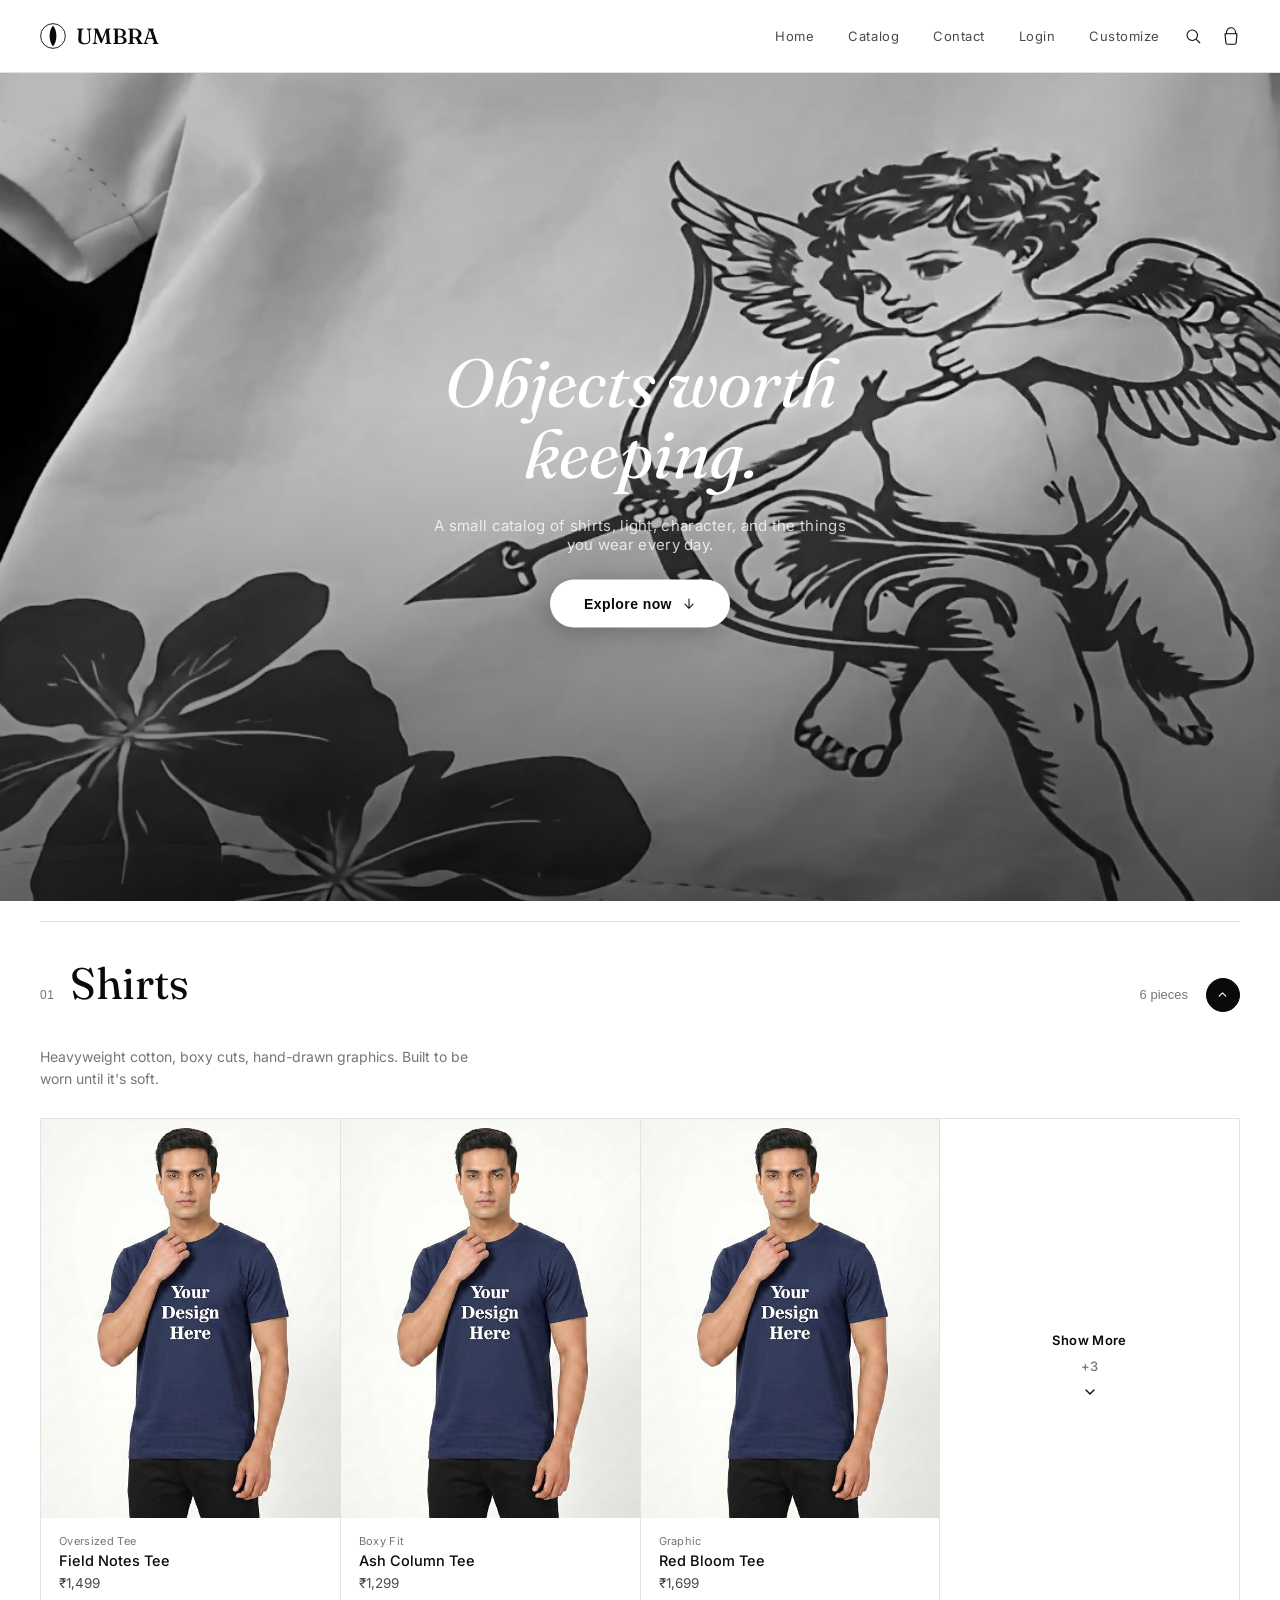
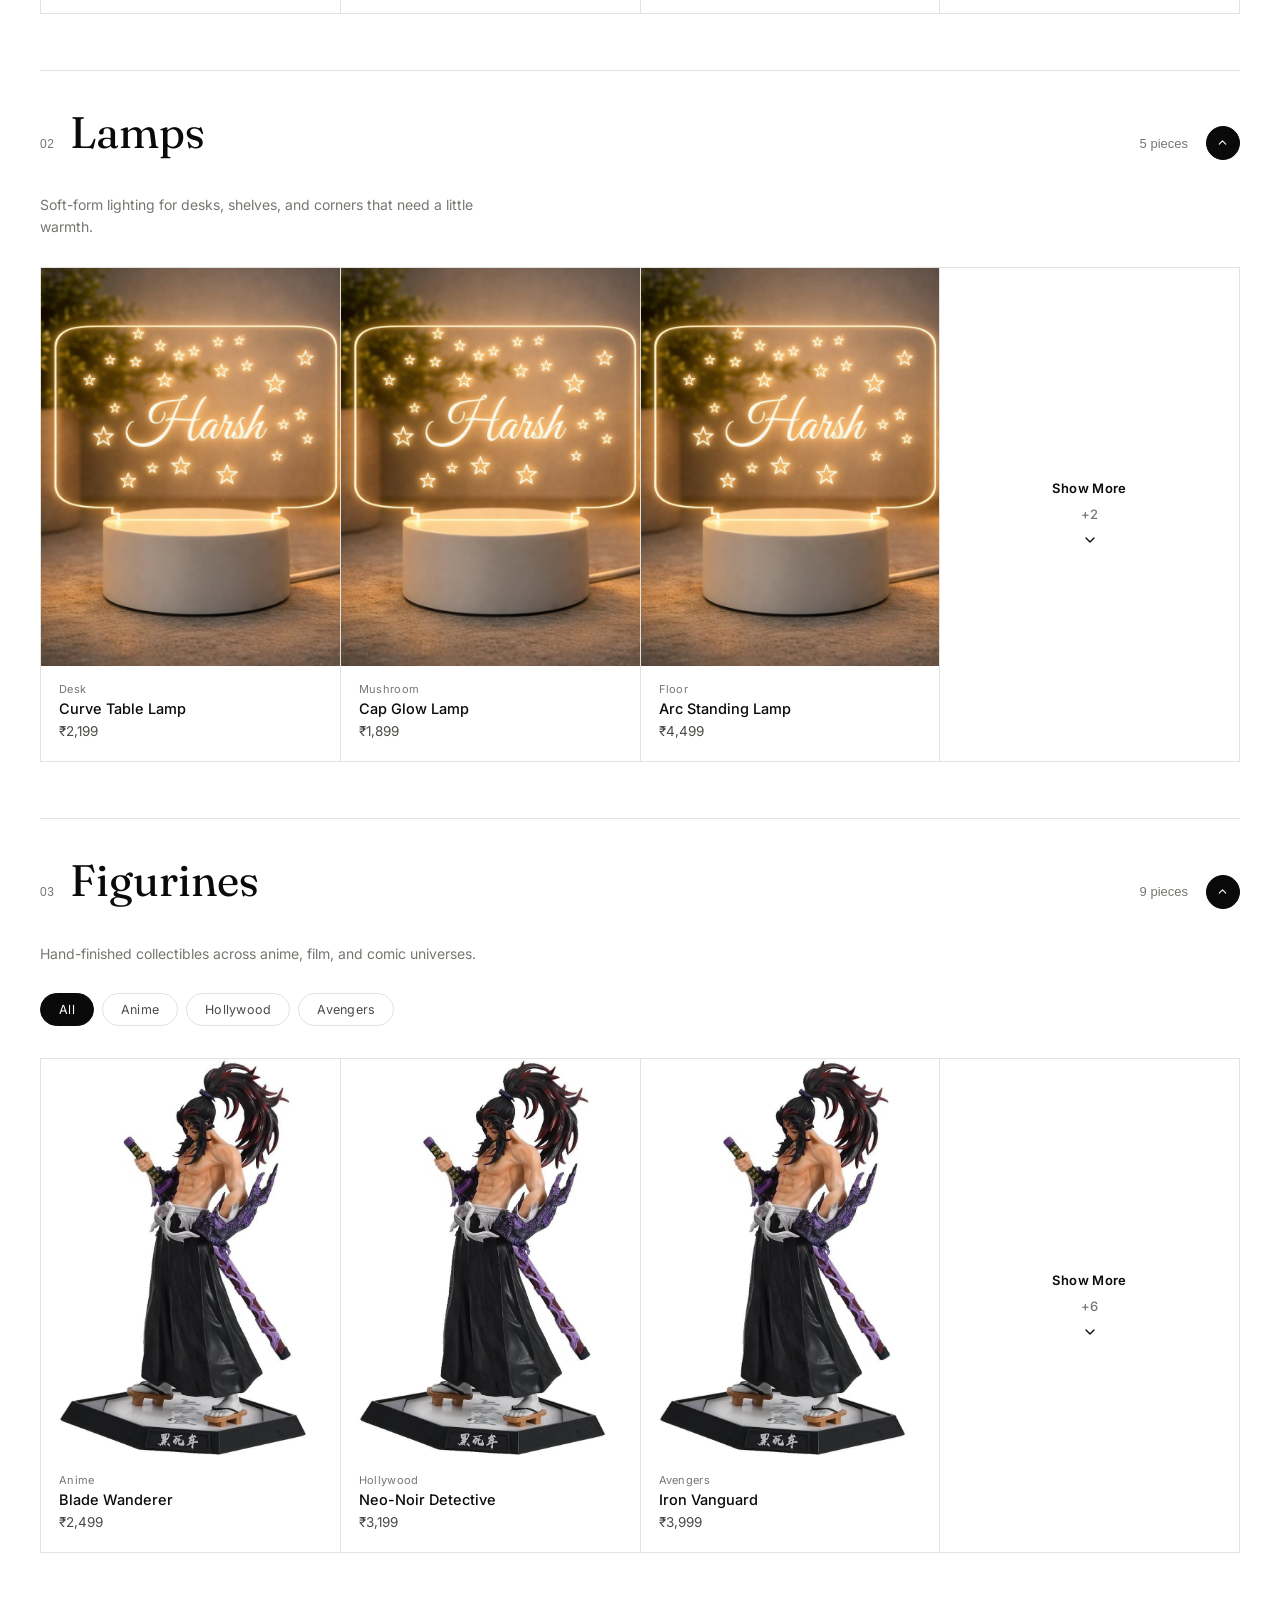
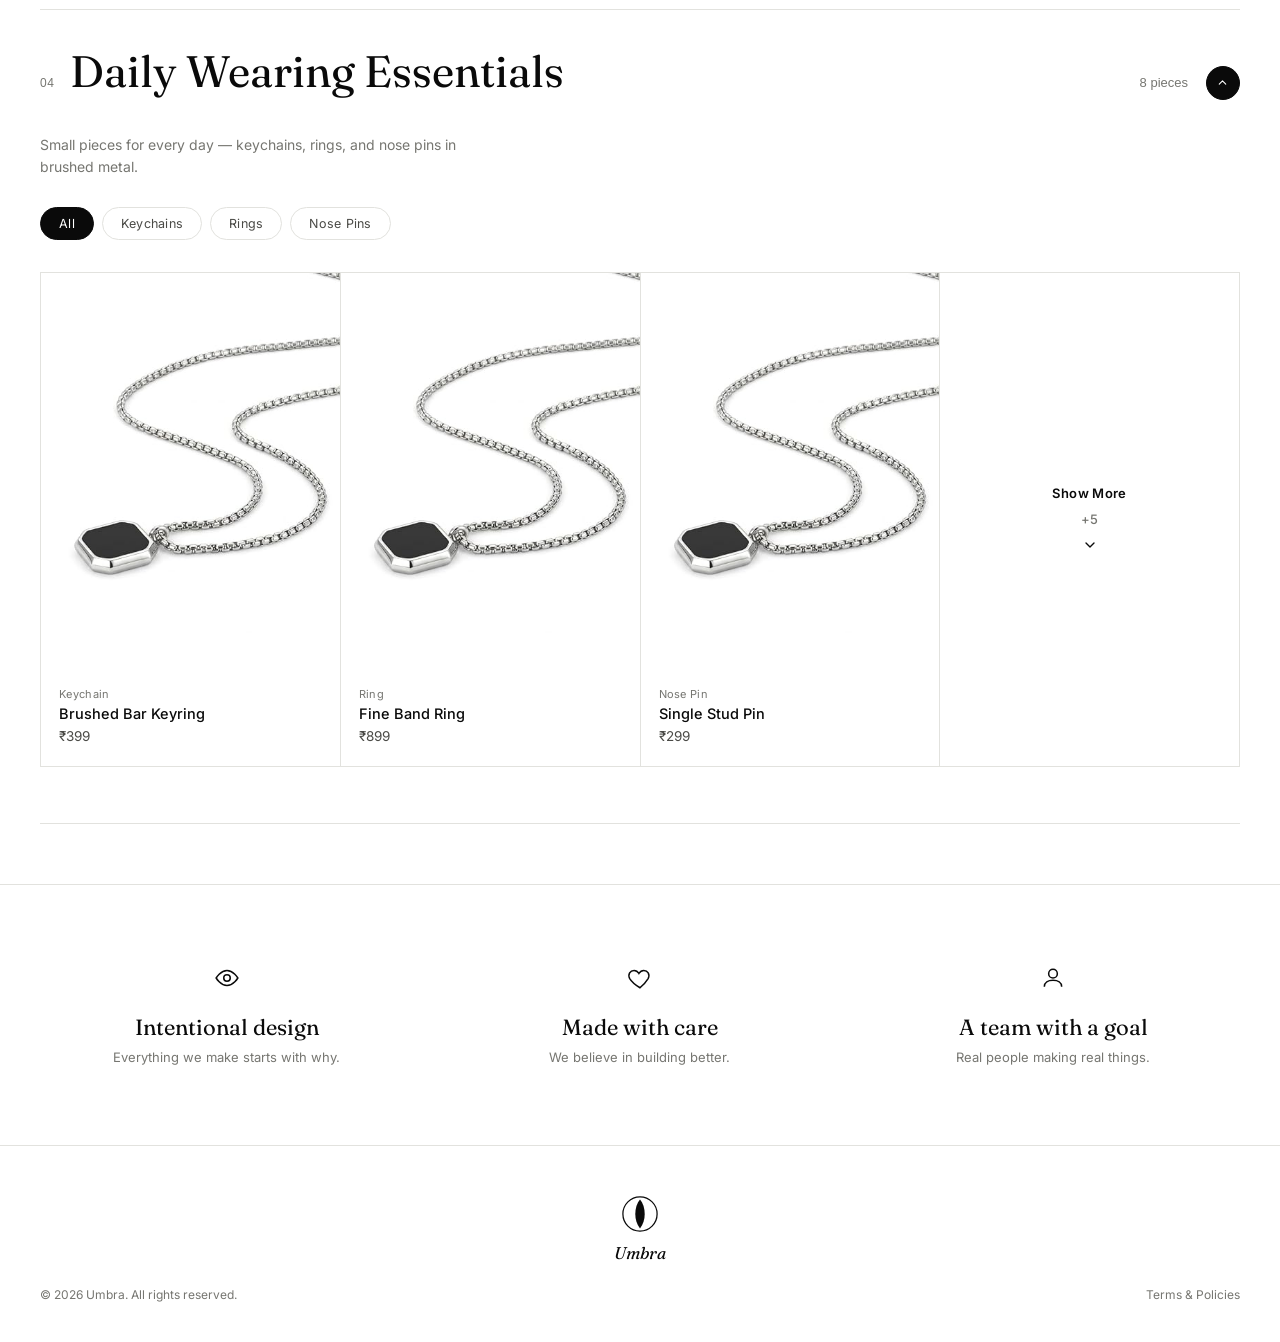
==== catalog.html @ f9c09f33 "Template" ====
<!DOCTYPE html>
<html lang="en">
<head>
<meta charset="UTF-8">
<meta name="viewport" content="width=device-width, initial-scale=1.0">
<title>UMBRA — Catalog</title>
<link rel="preconnect" href="https://fonts.googleapis.com">
<link href="https://fonts.googleapis.com/css2?family=Fraunces:ital,opsz,wght@0,9..144,300;0,9..144,400;0,9..144,500;1,9..144,400&family=Inter:wght@400;500;600&display=swap" rel="stylesheet">
<link rel="stylesheet" href="CSS/catalog.css">
</head>
<body>

<nav class="nav">
  <div class="brand">
    <svg class="brand-mark" viewBox="0 0 40 40" fill="none" xmlns="http://www.w3.org/2000/svg">
      <circle cx="20" cy="20" r="19" stroke="#0a0a0a" stroke-width="1.4"/>
      <path d="M20 4 C13 12 13 28 20 36 C27 28 27 12 20 4Z" fill="#0a0a0a"/>
    </svg>
    UMBRA
  </div>
  <button class="nav-toggle" id="navToggle" aria-label="Toggle menu">
    <svg viewBox="0 0 24 24" fill="none"><path d="M3 6h18M3 12h18M3 18h18" stroke="#0a0a0a" stroke-width="1.6" stroke-linecap="round"/></svg>
  </button>
  <div class="nav-links" id="navLinks">
    <a href="index.html">Home</a>
    <a href="catalog.html">Catalog</a>
    <a href="contact.html">Contact</a>
    <a href="login.html">Login</a>
    <a href="customize.html">Customize</a>
  </div>
  <div class="nav-icons">
    <svg viewBox="0 0 24 24" fill="none"><circle cx="11" cy="11" r="7" stroke-width="1.5"/><path d="M21 21l-4.3-4.3" stroke-width="1.5" stroke-linecap="round"/></svg>
    <svg viewBox="0 0 24 24" fill="none"><path d="M6 9V7a6 6 0 1112 0v2M4 9h16l-1.2 12.1a2 2 0 01-2 1.9H7.2a2 2 0 01-2-1.9L4 9z" stroke-width="1.5" stroke-linejoin="round"/></svg>
  </div>
</nav>

<div class="hero" id="top">
  <video autoplay muted loop playsinline poster="media/video/catalog_poster.jpeg" class="hero-slideshow" id="heroSlideshow">
    <source src="media/video/catalog_video.mp4" type="video/webm">
    <source src="media/video/catalog_video.mp4" type="video/mp4">
    <!-- Replace the two <source> URLs above with your own hero footage -->
  </video>
  <div class="hero-content">
    <div class="hero-eyebrow">Objects worth<br>keeping.</div>
    <p class="hero-sub">A small catalog of shirts, light, character, and the things you wear every day.</p>
    <button class="explore-btn" id="exploreBtn">
      Explore now
      <svg viewBox="0 0 24 24" fill="none"><path d="M12 4v16M5 13l7 7 7-7" stroke="#0a0a0a" stroke-width="1.8" stroke-linecap="round" stroke-linejoin="round"/></svg>
    </button>
  </div>
</div>

<main class="catalog" id="catalog">

  <!-- SHIRTS -->
  <section class="cat-section" data-section>
    <button class="cat-header" aria-expanded="false">
      <div class="cat-header-left">
        <span class="cat-index">01</span>
        <span class="cat-title">Shirts</span>
      </div>
      <div class="cat-header-right">
        <span class="cat-count">6 pieces</span>
        <span class="chevron"><svg viewBox="0 0 24 24" fill="none"><path d="M6 9l6 6 6-6" stroke-width="2" stroke-linecap="round" stroke-linejoin="round"/></svg></span>
      </div>
    </button>
    <div class="cat-panel">
      <div class="cat-panel-inner">
        <p class="cat-desc">Heavyweight cotton, boxy cuts, hand-drawn graphics. Built to be worn until it's soft.</p>
        <div class="grid" data-grid>
          <div class="card"><div class="card-img"><img src="media/images/shirts/temp.jpg" alt="Shirt 01"></div><div class="card-info"><span class="card-tag">Oversized Tee</span><span class="card-name">Field Notes Tee</span><span class="card-price">₹1,499</span></div></div>
          <div class="card"><div class="card-img"><img src="media/images/shirts/temp.jpg" alt="Shirt 02"></div><div class="card-info"><span class="card-tag">Boxy Fit</span><span class="card-name">Ash Column Tee</span><span class="card-price">₹1,299</span></div></div>
          <div class="card"><div class="card-img"><img src="media/images/shirts/temp.jpg" alt="Shirt 03"></div><div class="card-info"><span class="card-tag">Graphic</span><span class="card-name">Red Bloom Tee</span><span class="card-price">₹1,699</span></div></div>

          <div class="card show-more-card" data-showmore>
            <button class="show-more-btn">
              <span>Show More</span>
              <span class="show-more-count">+3</span>
              <svg viewBox="0 0 24 24" fill="none"><path d="M6 9l6 6 6-6" stroke-width="2" stroke-linecap="round" stroke-linejoin="round"/></svg>
            </button>
          </div>

          <div class="card extra"><div class="card-img"><img src="media/images/shirts/temp.jpg" alt="Shirt 04"></div><div class="card-info"><span class="card-tag">Minimal</span><span class="card-name">Quiet Script Tee</span><span class="card-price">₹1,199</span></div></div>
          <div class="card extra"><div class="card-img"><img src="media/images/shirts/temp.jpg" alt="Shirt 05"></div><div class="card-info"><span class="card-tag">Heavyweight</span><span class="card-name">Slate Overtee</span><span class="card-price">₹1,899</span></div></div>
          <div class="card extra"><div class="card-img"><img src="media/images/shirts/temp.jpg" alt="Shirt 06"></div><div class="card-info"><span class="card-tag">Long Sleeve</span><span class="card-name">Night Walk Tee</span><span class="card-price">₹1,599</span></div></div>
        </div>
      </div>
    </div>
  </section>

  <!-- LAMPS -->
  <section class="cat-section" data-section>
    <button class="cat-header" aria-expanded="false">
      <div class="cat-header-left">
        <span class="cat-index">02</span>
        <span class="cat-title">Lamps</span>
      </div>
      <div class="cat-header-right">
        <span class="cat-count">5 pieces</span>
        <span class="chevron"><svg viewBox="0 0 24 24" fill="none"><path d="M6 9l6 6 6-6" stroke-width="2" stroke-linecap="round" stroke-linejoin="round"/></svg></span>
      </div>
    </button>
    <div class="cat-panel">
      <div class="cat-panel-inner">
        <p class="cat-desc">Soft-form lighting for desks, shelves, and corners that need a little warmth.</p>
        <div class="grid" data-grid>
          <div class="card"><div class="card-img"><img src="media/images/lamps/HARSH_LAMP.jpg" alt="Lamp 01"></div><div class="card-info"><span class="card-tag">Desk</span><span class="card-name">Curve Table Lamp</span><span class="card-price">₹2,199</span></div></div>
          <div class="card"><div class="card-img"><img src="media/images/lamps/HARSH_LAMP.jpg" alt="Lamp 02"></div><div class="card-info"><span class="card-tag">Mushroom</span><span class="card-name">Cap Glow Lamp</span><span class="card-price">₹1,899</span></div></div>
          <div class="card"><div class="card-img"><img src="media/images/lamps/HARSH_LAMP.jpg" alt="Lamp 03"></div><div class="card-info"><span class="card-tag">Floor</span><span class="card-name">Arc Standing Lamp</span><span class="card-price">₹4,499</span></div></div>

          <div class="card show-more-card" data-showmore>
            <button class="show-more-btn">
              <span>Show More</span>
              <span class="show-more-count">+2</span>
              <svg viewBox="0 0 24 24" fill="none"><path d="M6 9l6 6 6-6" stroke-width="2" stroke-linecap="round" stroke-linejoin="round"/></svg>
            </button>
          </div>

          <div class="card extra"><div class="card-img"><img src="media/images/lamps/HARSH_LAMP.jpg" alt="Lamp 04"></div><div class="card-info"><span class="card-tag">Ambient</span><span class="card-name">Paper Globe Lamp</span><span class="card-price">₹1,599</span></div></div>
          <div class="card extra"><div class="card-img"><img src="media/images/lamps/HARSH_LAMP.jpg" alt="Lamp 05"></div><div class="card-info"><span class="card-tag">Clip-on</span><span class="card-name">Shelf Beam Lamp</span><span class="card-price">₹1,299</span></div></div>
        </div>
      </div>
    </div>
  </section>

  <!-- FIGURINES -->
  <section class="cat-section" data-section>
    <button class="cat-header" aria-expanded="false">
      <div class="cat-header-left">
        <span class="cat-index">03</span>
        <span class="cat-title">Figurines</span>
      </div>
      <div class="cat-header-right">
        <span class="cat-count">9 pieces</span>
        <span class="chevron"><svg viewBox="0 0 24 24" fill="none"><path d="M6 9l6 6 6-6" stroke-width="2" stroke-linecap="round" stroke-linejoin="round"/></svg></span>
      </div>
    </button>
    <div class="cat-panel">
      <div class="cat-panel-inner">
        <p class="cat-desc">Hand-finished collectibles across anime, film, and comic universes.</p>
        <div class="subcats" data-subcats>
          <span class="subcat-pill active" data-filter="all">All</span>
          <span class="subcat-pill" data-filter="anime">Anime</span>
          <span class="subcat-pill" data-filter="hollywood">Hollywood</span>
          <span class="subcat-pill" data-filter="avenger">Avengers</span>
        </div>
        <div class="grid" data-grid>
          <div class="card" data-sub="anime"><div class="card-img"><img src="media/images/figurines/kokoshibo.jpg" alt="Figurine 01"></div><div class="card-info"><span class="card-tag">Anime</span><span class="card-name">Blade Wanderer</span><span class="card-price">₹2,499</span></div></div>
          <div class="card" data-sub="hollywood"><div class="card-img"><img src="media/images/figurines/kokoshibo.jpg" alt="Figurine 04"></div><div class="card-info"><span class="card-tag">Hollywood</span><span class="card-name">Neo-Noir Detective</span><span class="card-price">₹3,199</span></div></div>
          <div class="card" data-sub="avenger"><div class="card-img"><img src="media/images/figurines/kokoshibo.jpg" alt="Figurine 07"></div><div class="card-info"><span class="card-tag">Avengers</span><span class="card-name">Iron Vanguard</span><span class="card-price">₹3,999</span></div></div>

          <div class="card show-more-card" data-showmore>
            <button class="show-more-btn">
              <span>Show More</span>
              <span class="show-more-count">+6</span>
              <svg viewBox="0 0 24 24" fill="none"><path d="M6 9l6 6 6-6" stroke-width="2" stroke-linecap="round" stroke-linejoin="round"/></svg>
            </button>
          </div>

          <div class="card extra" data-sub="anime"><div class="card-img"><img src="media/images/figurines/kokoshibo.jpg" alt="Figurine 02"></div><div class="card-info"><span class="card-tag">Anime</span><span class="card-name">Storm Fist Nendo</span><span class="card-price">₹1,999</span></div></div>
          <div class="card extra" data-sub="anime"><div class="card-img"><img src="media/images/figurines/kokoshibo.jpg" alt="Figurine 03"></div><div class="card-info"><span class="card-tag">Anime</span><span class="card-name">Moonlit Ronin</span><span class="card-price">₹2,799</span></div></div>
          <div class="card extra" data-sub="hollywood"><div class="card-img"><img src="media/images/figurines/kokoshibo.jpg" alt="Figurine 05"></div><div class="card-info"><span class="card-tag">Hollywood</span><span class="card-name">Space Marshal</span><span class="card-price">₹3,499</span></div></div>
          <div class="card extra" data-sub="hollywood"><div class="card-img"><img src="media/images/figurines/kokoshibo.jpg" alt="Figurine 06"></div><div class="card-info"><span class="card-tag">Hollywood</span><span class="card-name">Rogue Archaeologist</span><span class="card-price">₹2,999</span></div></div>
          <div class="card extra" data-sub="avenger"><div class="card-img"><img src="media/images/figurines/kokoshibo.jpg" alt="Figurine 08"></div><div class="card-info"><span class="card-tag">Avengers</span><span class="card-name">Thunder Sentinel</span><span class="card-price">₹3,799</span></div></div>
          <!-- <div class="card extra" data-sub="avenger"><div class="card-img"><img src="media/images/figurines/kokoshibo.jpg" alt("Figurine 09"></div><div class("card-info"><span class("card-tag">Avengers</span><span class("card-name">Shield Captain</span><span class("card-price">₹3,599</span></div></ div> -->
        </div>
      </div>
    </div>
  </section>

  <!-- DAILY WEARING ESSENTIALS -->
  <section class="cat-section" data-section>
    <button class="cat-header" aria-expanded="false">
      <div class="cat-header-left">
        <span class="cat-index">04</span>
        <span class="cat-title">Daily Wearing Essentials</span>
      </div>
      <div class="cat-header-right">
        <span class="cat-count">8 pieces</span>
        <span class="chevron"><svg viewBox="0 0 24 24" fill="none"><path d="M6 9l6 6 6-6" stroke-width="2" stroke-linecap="round" stroke-linejoin="round"/></svg></span>
      </div>
    </button>
    <div class="cat-panel">
      <div class="cat-panel-inner">
        <p class="cat-desc">Small pieces for every day — keychains, rings, and nose pins in brushed metal.</p>
        <div class="subcats" data-subcats>
          <span class="subcat-pill active" data-filter="all">All</span>
          <span class="subcat-pill" data-filter="keychain">Keychains</span>
          <span class="subcat-pill" data-filter="ring">Rings</span>
          <span class="subcat-pill" data-filter="nosepin">Nose Pins</span>
        </div>
        <div class="grid" data-grid>
          <div class="card" data-sub="keychain"><div class="card-img"><img src="media/images/DEW/chain.jpg" alt="DWE 01"></div><div class="card-info"><span class="card-tag">Keychain</span><span class="card-name">Brushed Bar Keyring</span><span class="card-price">₹399</span></div></div>
          <div class="card" data-sub="ring"><div class="card-img"><img src="media/images/DEW/chain.jpg" alt="DWE 03"></div><div class="card-info"><span class="card-tag">Ring</span><span class="card-name">Fine Band Ring</span><span class="card-price">₹899</span></div></div>
          <div class="card" data-sub="nosepin"><div class="card-img"><img src="media/images/DEW/chain.jpg" alt="DWE 06"></div><div class="card-info"><span class="card-tag">Nose Pin</span><span class="card-name">Single Stud Pin</span><span class="card-price">₹299</span></div></div>

          <div class="card show-more-card" data-showmore>
            <button class="show-more-btn">
              <span>Show More</span>
              <span class="show-more-count">+5</span>
              <svg viewBox="0 0 24 24" fill="none"><path d="M6 9l6 6 6-6" stroke-width="2" stroke-linecap="round" stroke-linejoin="round"/></svg>
            </button>
          </div>

          <div class="card extra" data-sub="keychain"><div class="card-img"><img src="media/images/DEW/chain.jpg" alt="DWE 02"></div><div class="card-info"><span class="card-tag">Keychain</span><span class="card-name">Twin Flame Fob</span><span class="card-price">₹349</span></div></div>
          <div class="card extra" data-sub="ring"><div class="card-img"><img src="media/images/DEW/chain.jpg" alt="DWE 04"></div><div class="card-info"><span class="card-tag">Ring</span><span class="card-name">Stacked Signet Ring</span><span class="card-price">₹1,099</span></div></div>
          <div class="card extra" data-sub="ring"><div class="card-img"><img src="media/images/DEW/chain.jpg" alt="DWE 05"></div><div class="card-info"><span class="card-tag">Ring</span><span class="card-name">Matte Steel Ring</span><span class="card-price">₹799</span></div></div>
          <div class="card extra" data-sub="nosepin"><div class="card-img"><img src="media/images/DEW/chain.jpg" alt="DWE 07"></div><div class="card-info"><span class="card-tag">Nose Pin</span><span class="card-name">Twist Wire Pin</span><span class="card-price">₹329</span></div></div>
          <div class="card extra" data-sub="keychain"><div class="card-img"><img src="media/images/DEW/chain.jpg" alt="DWE 08"></div><div class="card-info"><span class="card-tag">Keychain</span><span class="card-name">Coin Drop Keyring</span><span class="card-price">₹449</span></div></div>
        </div>
      </div>
    </div>
  </section>

</main>

<div class="features">
  <div class="feature">
    <svg viewBox="0 0 24 24" fill="none"><path d="M2 12s4-7 10-7 10 7 10 7-4 7-10 7-10-7-10-7z" stroke-width="1.4"/><circle cx="12" cy="12" r="3" stroke-width="1.4"/></svg>
    <h3>Intentional design</h3>
    <p>Everything we make starts with why.</p>
  </div>
  <div class="feature">
    <svg viewBox="0 0 24 24" fill="none"><path d="M12 21s-7-4.35-9.5-8.5C.5 8.5 3 5 6.5 5c2 0 3.5 1.2 4.5 2.8C12 6.2 13.5 5 15.5 5 19 5 21.5 8.5 19.5 12.5 17 16.65 12 21 12 21z" stroke-width="1.4"/></svg>
    <h3>Made with care</h3>
    <p>We believe in building better.</p>
  </div>
  <div class="feature" id="contact">
    <svg viewBox="0 0 24 24" fill="none"><circle cx="12" cy="8" r="4" stroke-width="1.4"/><path d="M4 20c0-4 3.5-6 8-6s8 2 8 6" stroke-width="1.4"/></svg>
    <h3>A team with a goal</h3>
    <p>Real people making real things.</p>
  </div>
</div>

<footer>
  <div class="foot-mark">
    <svg viewBox="0 0 40 40" fill="none"><circle cx="20" cy="20" r="19" stroke="#0a0a0a" stroke-width="1.4"/><path d="M20 4 C13 12 13 28 20 36 C27 28 27 12 20 4Z" fill="#0a0a0a"/></svg>
    <span>Umbra</span>
  </div>
  <div class="foot-bottom">
    <span>© 2026 Umbra. All rights reserved.</span>
    <span>Terms &amp; Policies</span>
  </div>
</footer>

<script src="JS/catalog.js"></script>
</body>
</html>
---- CSS/catalog.css ----
:root {
  --ink: #0a0a0a;
  --paper: #ffffff;
  --line: #e2e2de;
  --grey: #767671;
  --grey-dark: #4a4a46;
}

* {
  margin: 0;
  padding: 0;
  box-sizing: border-box;
}
html {
  scroll-behavior: smooth;
}
body {
  background: var(--paper);
  color: var(--ink);
  font-family: "Inter", sans-serif;
  -webkit-font-smoothing: antialiased;
}
a {
  color: inherit;
  text-decoration: none;
}
img {
  display: block;
  max-width: 100%;
}

/* ---------- NAV ---------- */
.nav {
  position: sticky;
  top: 0;
  z-index: 50;
  display: flex;
  align-items: center;
  justify-content: space-between;
  padding: 22px 40px;
  background: rgba(255, 255, 255, 0.88);
  backdrop-filter: blur(10px);
  border-bottom: 1px solid var(--line);
}
.nav-links {
  display: flex;
  gap: 34px;
  font-size: 13px;
  letter-spacing: 0.04em;
  margin-left: auto; /* ADD THIS LINE */
  margin-right: 24px; /* ADD THIS LINE — spacing before the search/cart icons */
}
.nav-links a {
  color: var(--grey-dark);
  transition: color 0.25s;
}
.nav-links a:hover {
  color: var(--ink);
}
.brand {
  font-family: "Fraunces", serif;
  font-size: 22px;
  font-weight: 500;
  display: flex;
  align-items: center;
  gap: 10px;
}
.brand-mark {
  width: 26px;
  height: 26px;
  flex-shrink: 0;
}
.nav-icons {
  display: flex;
  gap: 20px;
  align-items: center;
}
.nav-icons svg {
  width: 18px;
  height: 18px;
  stroke: var(--ink);
  cursor: pointer;
}
.nav-toggle {
  display: none;
  background: none;
  border: 0;
  cursor: pointer;
}
.nav-toggle svg {
  width: 22px;
  height: 22px;
}

@media (max-width: 760px) {
  .nav-links {
    position: fixed;
    top: 69px;
    left: 16px;
    width: 200px; /* CHANGED — fixed width instead of full-bleed */
    right: auto; /* CHANGED — removes edge-to-edge stretch */
    background: var(--paper);
    flex-direction: column;
    gap: 0;
    max-height: 0;
    overflow: hidden;
    border: 1px solid var(--line); /* CHANGED — full border instead of just bottom */
    border-radius: 10px; /* ADD — soft rounded corners */
    box-shadow: 0 12px 30px rgba(0, 0, 0, 0.08); /* ADD — lifts it off the page */
    transition: max-height 0.35s ease;
  }
  .nav-links.open {
    max-height: 220px;
  }
  .nav-links a {
    padding: 14px 20px;
    border-top: 1px solid var(--line);
  } /* CHANGED padding */
  .nav-links a:first-child {
    border-top: none;
  } /* ADD — avoids double border on first item */
  .nav-toggle {
    display: block;
    order: -1;
  }
  .brand {
    margin-left: 12px;
  }
}
/* ---------- HERO ---------- */
.hero {
  position: relative;
  width: 100%;
  height: 92vh;
  min-height: 520px;
  overflow: hidden;
  background: #111;
}
.hero video {
  width: 100%;
  height: 100%;
  object-fit: cover;
  filter: grayscale(1) contrast(1.05);
  opacity: 0.9;
}
.hero::after {
  content: "";
  position: absolute;
  inset: 0;
  background: linear-gradient(
    180deg,
    rgba(0, 0, 0, 0.15) 0%,
    rgba(0, 0, 0, 0.05) 40%,
    rgba(0, 0, 0, 0.55) 100%
  );
}
.hero-content {
  position: absolute;
  top: 50%;
  left: 50%;
  transform: translate(-50%, -50%);
  width: 100%;
  max-width: 820px;
  padding: 0 40px;
  display: flex;
  flex-direction: column;
  align-items: center;
  text-align: center;
  gap: 26px;
  z-index: 2;
}
.hero-eyebrow {
  color: #fff;
  font-family: "Fraunces", serif;
  font-style: italic;
  font-weight: 400;
  font-size: clamp(32px, 6vw, 68px);
  line-height: 1.05;
  max-width: 820px;
  margin: 0 auto;
}
.hero-sub {
  color: rgba(255, 255, 255, 0.78);
  font-size: 15px;
  letter-spacing: 0.02em;
  max-width: 420px;
  margin: 0 auto;
}
.explore-btn {
  background: var(--paper);
  color: var(--ink);
  border: none;
  padding: 16px 34px;
  border-radius: 999px;
  font-size: 14px;
  font-weight: 600;
  letter-spacing: 0.03em;
  cursor: pointer;
  display: inline-flex;
  align-items: center;
  gap: 10px;
  transition:
    transform 0.3s ease,
    box-shadow 0.3s ease;
  box-shadow: 0 4px 24px rgba(0, 0, 0, 0.25);
}
.explore-btn:hover {
  transform: translateY(-2px);
  box-shadow: 0 8px 30px rgba(0, 0, 0, 0.3);
}
.explore-btn svg {
  width: 14px;
  height: 14px;
  transition: transform 0.3s ease;
}
.explore-btn:hover svg {
  transform: translateY(2px);
}

/* ---------- INTRO ---------- */
.intro {
  padding: 90px 40px 40px;
  max-width: 640px;
}
.intro p {
  font-family: "Fraunces", serif;
  font-size: clamp(22px, 3vw, 30px);
  line-height: 1.4;
  color: var(--grey-dark);
}
.intro p em {
  font-style: italic;
  color: var(--ink);
}

/* ---------- CATALOG ---------- */
.catalog {
  padding: 20px 40px 60px;
  background: #ffffff;
}
.cat-section {
  border-top: 1px solid var(--line);
}
.cat-section:last-child {
  border-bottom: 1px solid var(--line);
}

.cat-header {
  width: 100%;
  background: none;
  border: none;
  cursor: pointer;
  display: flex;
  align-items: baseline;
  justify-content: space-between;
  padding: 34px 0;
  text-align: left;
}
.cat-header-left {
  display: flex;
  align-items: baseline;
  gap: 16px;
}
.cat-index {
  font-size: 12px;
  color: var(--grey);
  letter-spacing: 0.04em;
  font-variant-numeric: tabular-nums;
}
.cat-title {
  font-family: "Fraunces", serif;
  font-size: clamp(28px, 4vw, 44px);
  font-weight: 400;
  color: var(--ink);
}
.cat-header-right {
  display: flex;
  align-items: center;
  gap: 18px;
}
.cat-count {
  font-size: 13px;
  color: var(--grey);
}
.chevron {
  width: 34px;
  height: 34px;
  border: 1px solid var(--ink);
  border-radius: 50%;
  display: flex;
  align-items: center;
  justify-content: center;
  flex-shrink: 0;
  transition:
    transform 0.4s cubic-bezier(0.65, 0, 0.35, 1),
    background 0.3s ease;
}
.chevron svg {
  width: 13px;
  height: 13px;
  stroke: var(--ink);
  transition: stroke 0.3s ease;
}
.cat-header[aria-expanded="true"] .chevron {
  transform: rotate(180deg);
  background: var(--ink);
}
.cat-header[aria-expanded="true"] .chevron svg {
  stroke: var(--paper);
}

.cat-panel {
  max-height: 0;
  overflow: hidden;
  transition: max-height 0.55s cubic-bezier(0.65, 0, 0.35, 1);
}
.cat-panel-inner {
  padding-bottom: 56px;
}
.cat-desc {
  max-width: 460px;
  color: var(--grey);
  font-size: 14px;
  line-height: 1.6;
  margin-bottom: 28px;
}

/* subcategory pills */
.subcats {
  display: flex;
  flex-wrap: wrap;
  gap: 8px;
  margin-bottom: 32px;
}
.subcat-pill {
  padding: 8px 18px;
  border: 1px solid var(--line);
  border-radius: 999px;
  font-size: 12.5px;
  letter-spacing: 0.02em;
  background: var(--paper);
  color: var(--grey-dark);
  cursor: pointer;
  transition: all 0.25s ease;
}
.subcat-pill:hover {
  border-color: var(--ink);
}
.subcat-pill.active {
  background: var(--ink);
  color: var(--paper);
  border-color: var(--ink);
}

/* grid & cards (white background, hairline borders on cards) */
.grid {
  display: grid;
  grid-template-columns: repeat(4, 1fr);
  gap: 0;
  background: #ffffff;
  border-top: 1px solid var(--line);
  border-left: 1px solid var(--line);
}
@media (max-width: 980px) {
  .grid {
    grid-template-columns: repeat(2, 1fr);
  }
}
@media (max-width: 520px) {
  .grid {
    grid-template-columns: 1fr;
  }
}

.card {
  background: #ffffff;
  border-right: 1px solid var(--line);
  border-bottom: 1px solid var(--line);
  display: flex;
  flex-direction: column;
}
.card.hide {
  display: none;
}
.card-img {
  aspect-ratio: 3/4;
  overflow: hidden;
  background: #ffffff;
}
.card-img img {
  width: 100%;
  height: 100%;
  object-fit: cover;
  transition: transform 0.6s ease;
}
.card:hover .card-img img {
  transform: scale(1.045);
}
.card-info {
  padding: 16px 18px 22px;
  display: flex;
  flex-direction: column;
  gap: 4px;
}
.card-tag {
  font-size: 11px;
  color: var(--grey);
  letter-spacing: 0.03em;
}
.card-name {
  font-size: 14.5px;
  font-weight: 500;
  color: var(--ink);
}
.card-price {
  font-size: 13.5px;
  color: var(--grey-dark);
  margin-top: 2px;
}

/* extra (hidden-by-default) cards */
.card.extra {
  display: none;
}
.grid.expanded .card.extra {
  display: flex;
  animation: cardReveal 0.45s ease forwards;
}
@keyframes cardReveal {
  from {
    opacity: 0;
    transform: translateY(-14px);
  }
  to {
    opacity: 1;
    transform: translateY(0);
  }
}

/* show more card */
.show-more-card {
  align-items: center;
  justify-content: center;
}
.show-more-btn {
  width: 100%;
  height: 100%;
  min-height: 220px;
  background: none;
  border: none;
  cursor: pointer;
  display: flex;
  flex-direction: column;
  align-items: center;
  justify-content: center;
  gap: 10px;
  color: var(--ink);
  font-family: "Inter", sans-serif;
  font-size: 13px;
  font-weight: 600;
  letter-spacing: 0.03em;
  transition: opacity 0.25s ease;
}
.show-more-btn:hover {
  opacity: 0.6;
}
.show-more-count {
  color: var(--grey);
  font-weight: 500;
}
.show-more-btn svg {
  width: 16px;
  height: 16px;
  stroke: var(--ink);
}
.show-more-card.hide-out {
  animation: cardExit 0.28s ease forwards;
}
.show-more-card.hide {
  display: none;
}
@keyframes cardExit {
  from {
    opacity: 1;
    transform: scale(1);
  }
  to {
    opacity: 0;
    transform: scale(0.92);
  }
}

/* ---------- FOOTER ---------- */
.features {
  display: grid;
  grid-template-columns: repeat(3, 1fr);
  gap: 40px;
  padding: 80px 40px;
  border-top: 1px solid var(--line);
  text-align: center;
}
@media (max-width: 700px) {
  .features {
    grid-template-columns: 1fr;
    gap: 56px;
  }
}
.feature svg {
  width: 26px;
  height: 26px;
  stroke: var(--ink);
  margin-bottom: 18px;
}
.feature h3 {
  font-family: "Fraunces", serif;
  font-weight: 400;
  font-size: 22px;
  margin-bottom: 8px;
}
.feature p {
  font-size: 13px;
  color: var(--grey);
}

footer {
  padding: 50px 40px 40px;
  display: flex;
  flex-direction: column;
  align-items: center;
  gap: 24px;
  border-top: 1px solid var(--line);
}
.foot-mark {
  display: flex;
  flex-direction: column;
  align-items: center;
  gap: 10px;
}
.foot-mark svg {
  width: 36px;
  height: 36px;
}
.foot-mark span {
  font-family: "Fraunces", serif;
  font-style: italic;
  font-size: 17px;
}
.foot-bottom {
  width: 100%;
  display: flex;
  justify-content: space-between;
  font-size: 12px;
  color: var(--grey);
  flex-wrap: wrap;
  gap: 10px;
}
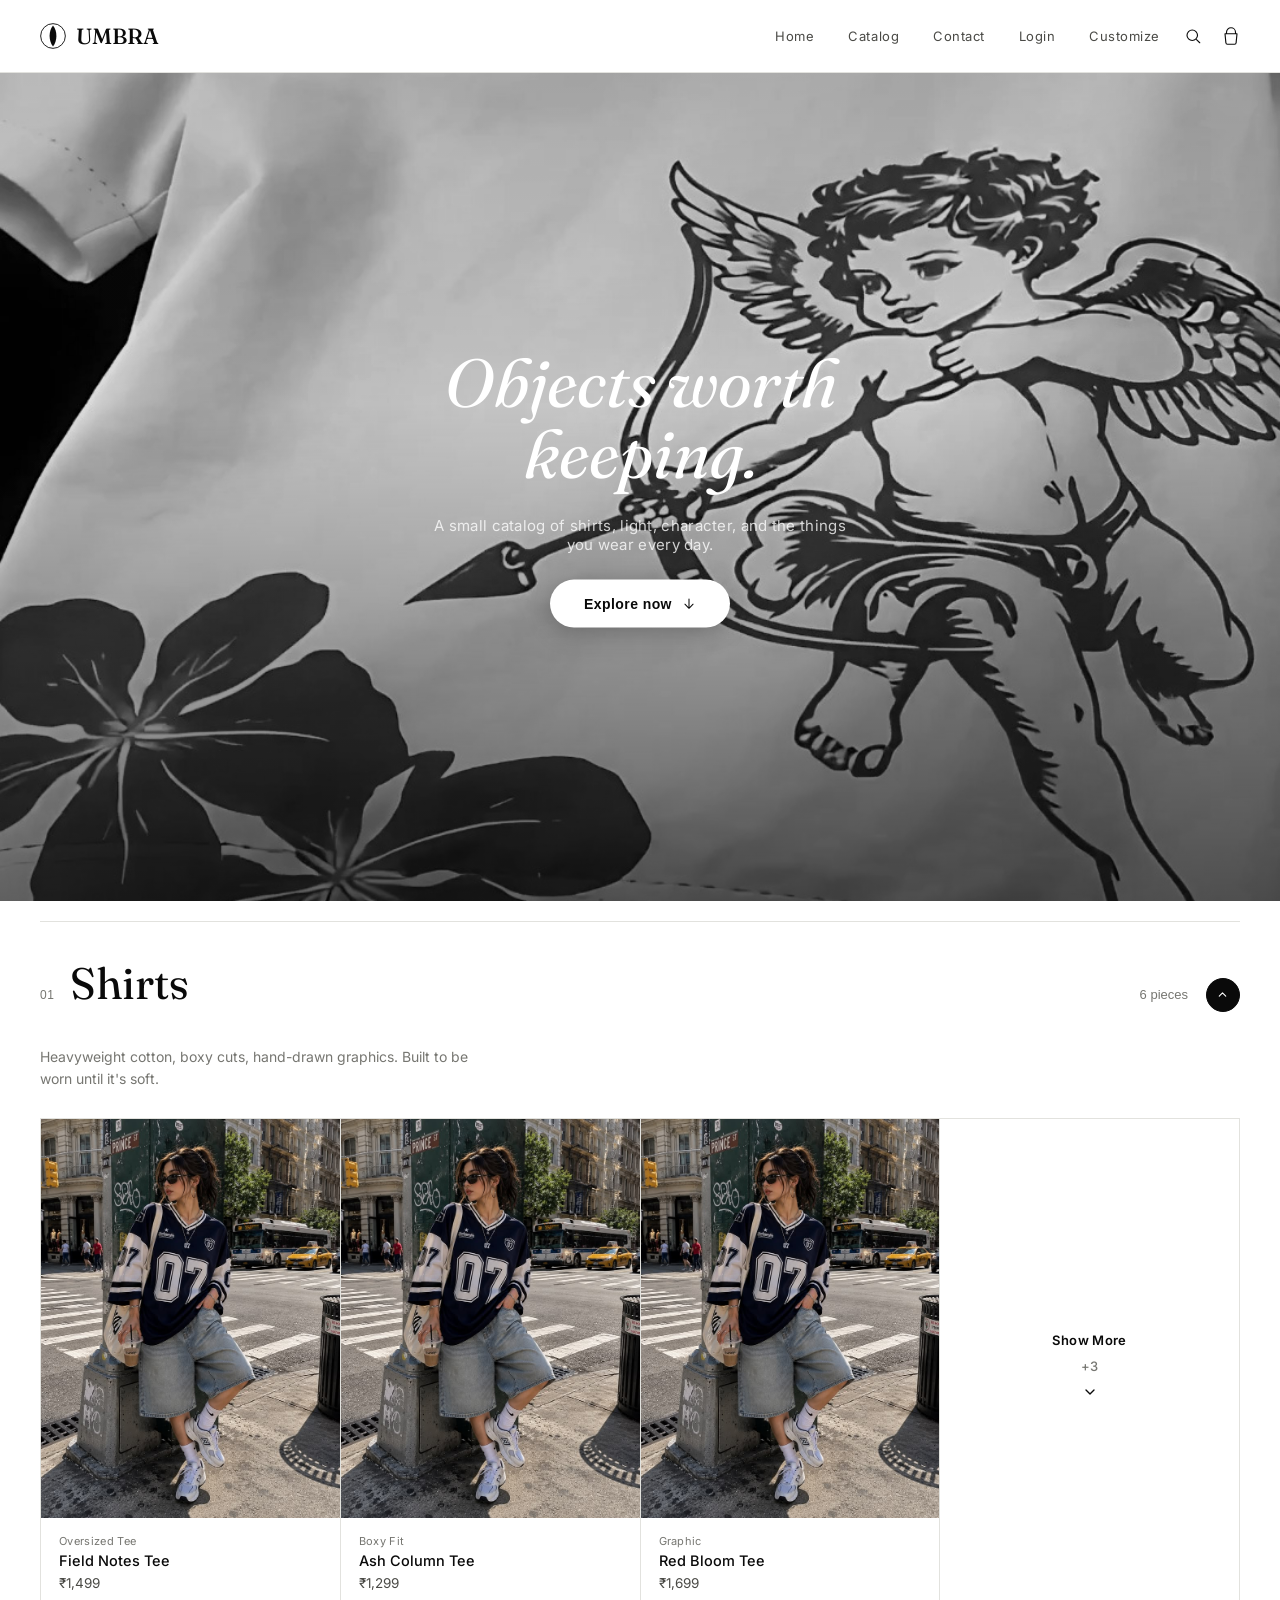
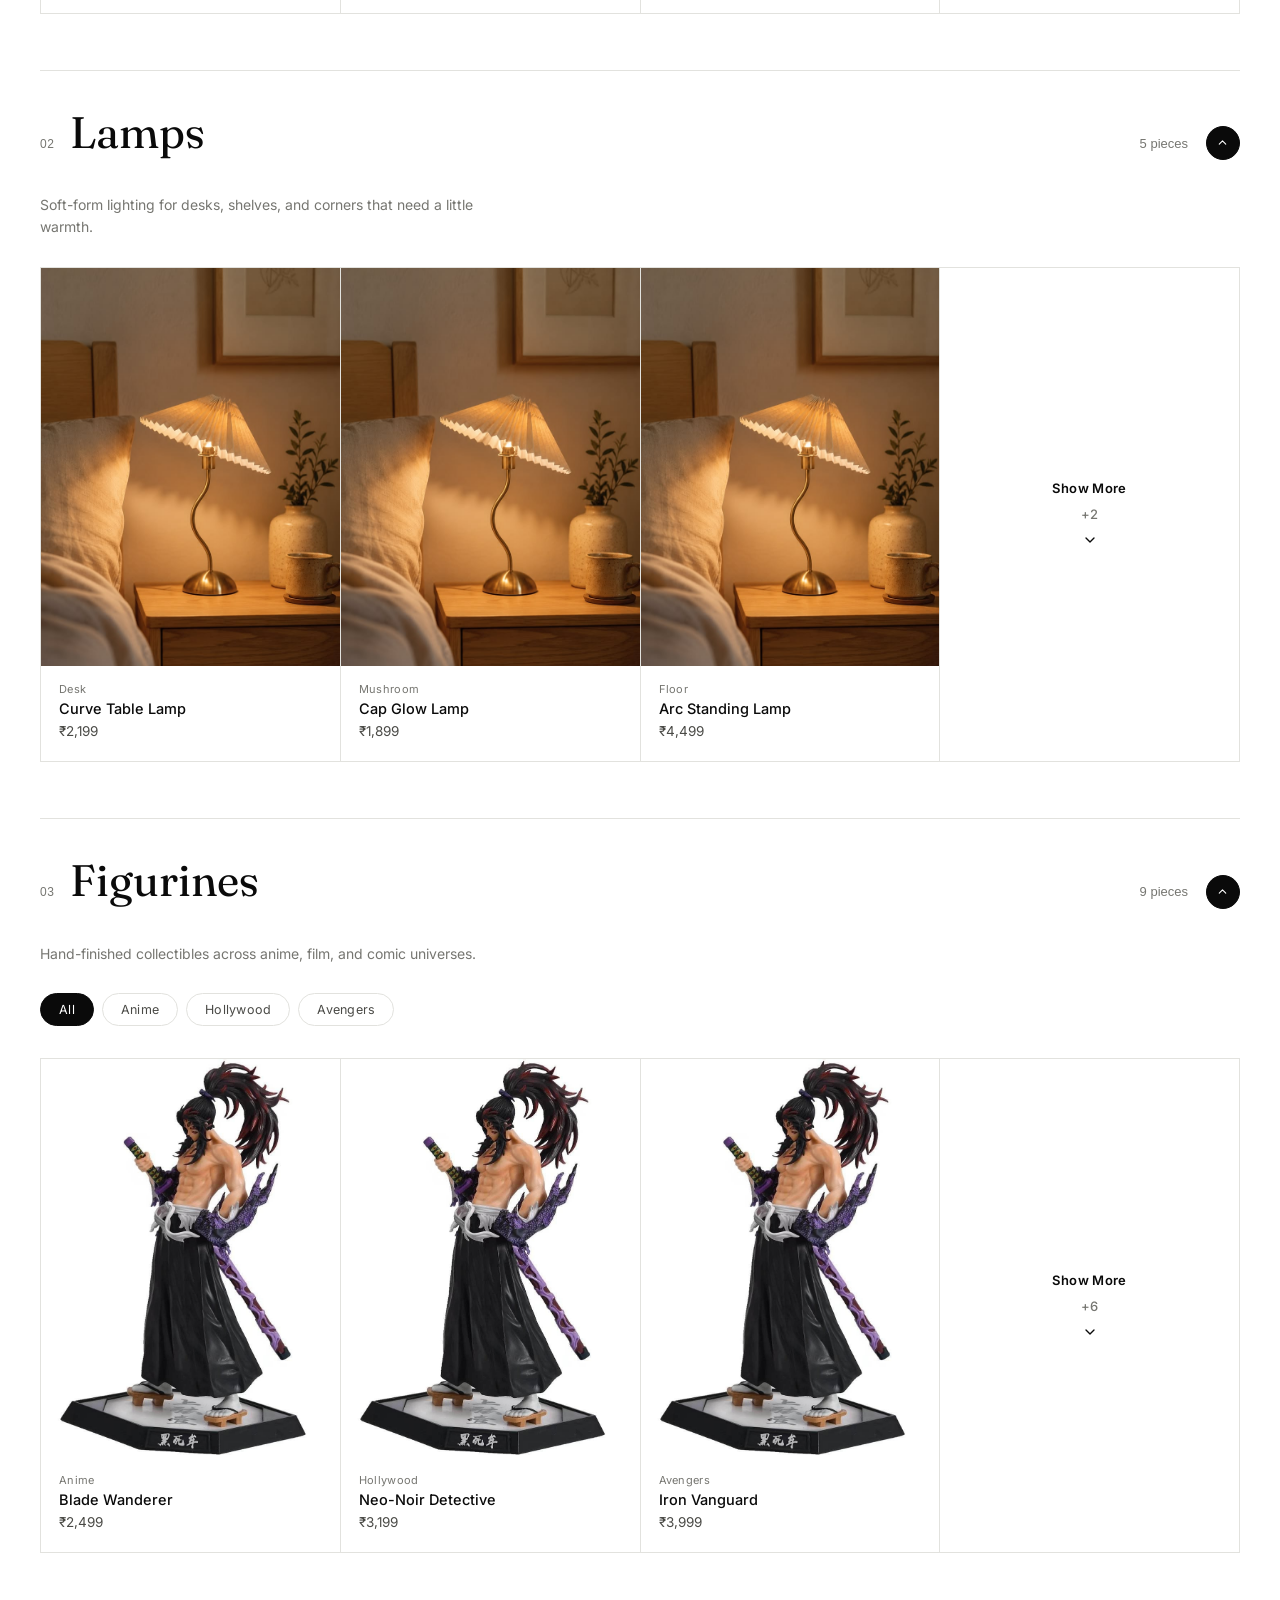
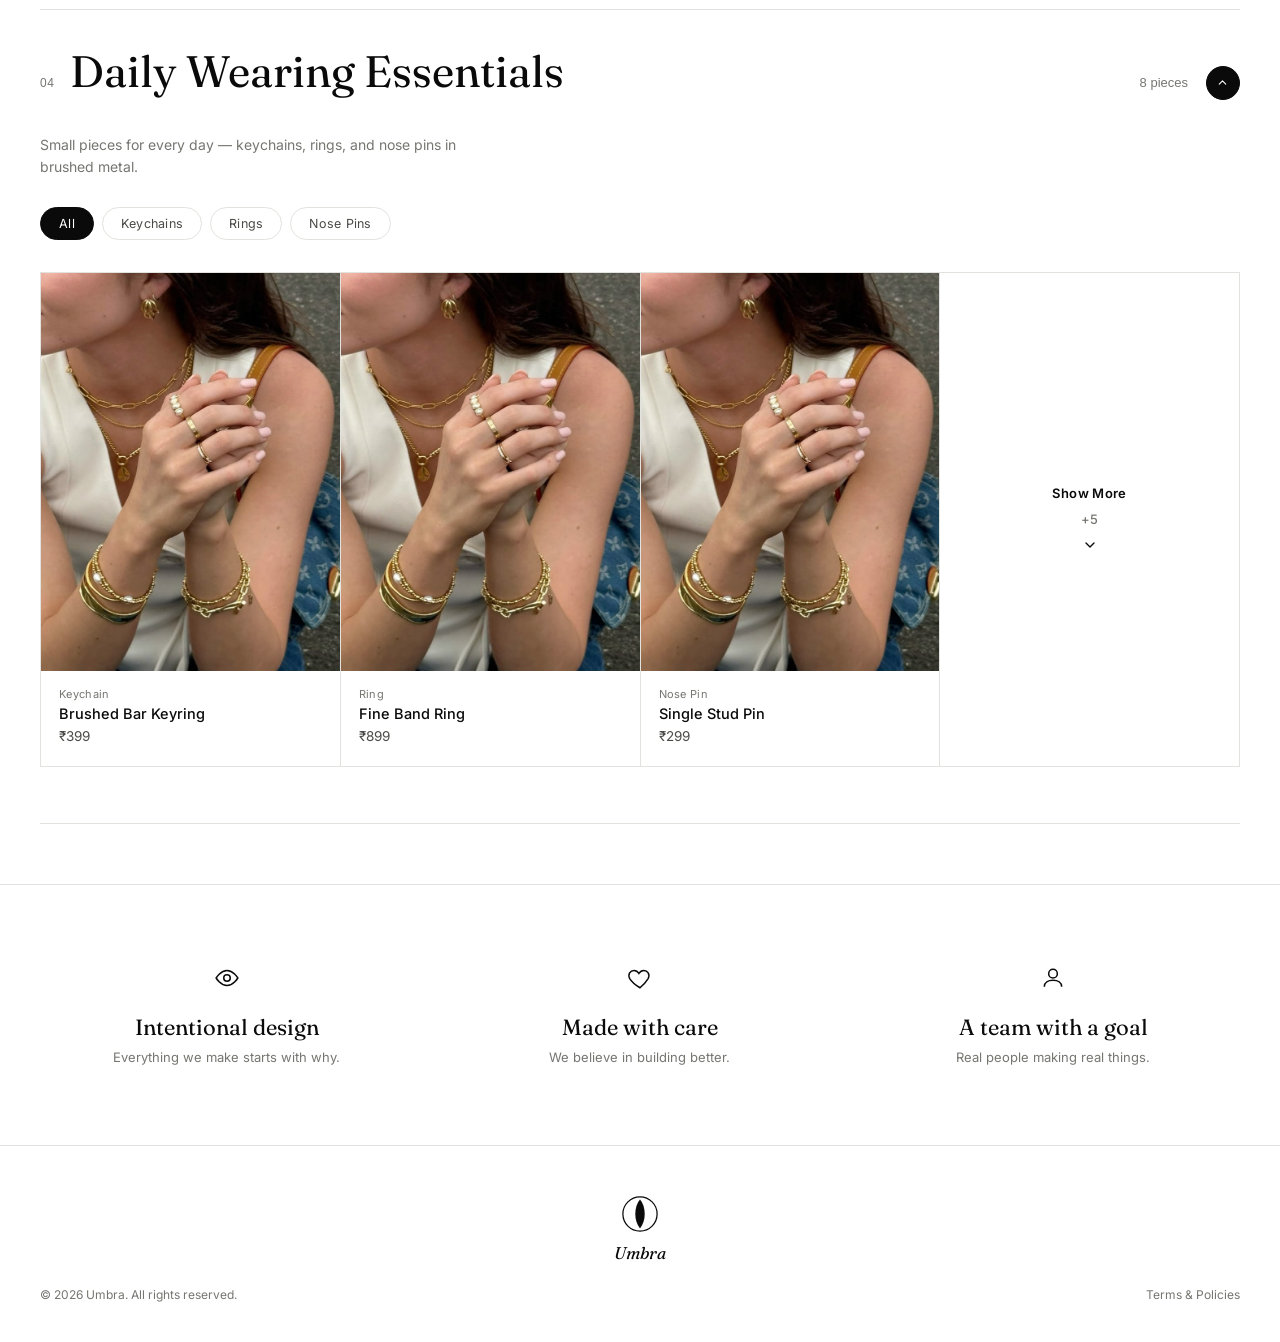
==== commit 684c5f16: "Save uncommitted changes" ====
--- a/catalog.html
+++ b/catalog.html
@@ -19,7 +19,7 @@
     UMBRA
   </div>
   <button class="nav-toggle" id="navToggle" aria-label="Toggle menu">
-    <svg viewBox="0 0 24 24" fill="none"><path d="M3 6h18M3 12h18M3 18h18" stroke="#0a0a0a" stroke-width="1.6" stroke-linecap="round"/></svg>
+    <svg aria-hidden="true" viewBox="0 0 24 24" fill="none"><path d="M3 6h18M3 12h18M3 18h18" stroke="#0a0a0a" stroke-width="1.6" stroke-linecap="round"/></svg>
   </button>
   <div class="nav-links" id="navLinks">
     <a href="index.html">Home</a>
@@ -29,8 +29,8 @@
     <a href="customize.html">Customize</a>
   </div>
   <div class="nav-icons">
-    <svg viewBox="0 0 24 24" fill="none"><circle cx="11" cy="11" r="7" stroke-width="1.5"/><path d="M21 21l-4.3-4.3" stroke-width="1.5" stroke-linecap="round"/></svg>
-    <svg viewBox="0 0 24 24" fill="none"><path d="M6 9V7a6 6 0 1112 0v2M4 9h16l-1.2 12.1a2 2 0 01-2 1.9H7.2a2 2 0 01-2-1.9L4 9z" stroke-width="1.5" stroke-linejoin="round"/></svg>
+    <svg aria-label="Search" role="img" viewBox="0 0 24 24" fill="none"><circle cx="11" cy="11" r="7" stroke-width="1.5"/><path d="M21 21l-4.3-4.3" stroke-width="1.5" stroke-linecap="round"/></svg>
+    <svg aria-label="Shopping cart" role="img" viewBox="0 0 24 24" fill="none"><path d="M6 9V7a6 6 0 1112 0v2M4 9h16l-1.2 12.1a2 2 0 01-2 1.9H7.2a2 2 0 01-2-1.9L4 9z" stroke-width="1.5" stroke-linejoin="round"/></svg>
   </div>
 </nav>
 
@@ -53,7 +53,7 @@
 <main class="catalog" id="catalog">
 
   <!-- SHIRTS -->
-  <section class="cat-section" data-section>
+  <section class="cat-section" data-section id="shirts">
     <button class="cat-header" aria-expanded="false">
       <div class="cat-header-left">
         <span class="cat-index">01</span>
@@ -68,9 +68,9 @@
       <div class="cat-panel-inner">
         <p class="cat-desc">Heavyweight cotton, boxy cuts, hand-drawn graphics. Built to be worn until it's soft.</p>
         <div class="grid" data-grid>
-          <div class="card"><div class="card-img"><img src="media/images/shirts/temp.jpg" alt="Shirt 01"></div><div class="card-info"><span class="card-tag">Oversized Tee</span><span class="card-name">Field Notes Tee</span><span class="card-price">₹1,499</span></div></div>
-          <div class="card"><div class="card-img"><img src="media/images/shirts/temp.jpg" alt="Shirt 02"></div><div class="card-info"><span class="card-tag">Boxy Fit</span><span class="card-name">Ash Column Tee</span><span class="card-price">₹1,299</span></div></div>
-          <div class="card"><div class="card-img"><img src="media/images/shirts/temp.jpg" alt="Shirt 03"></div><div class="card-info"><span class="card-tag">Graphic</span><span class="card-name">Red Bloom Tee</span><span class="card-price">₹1,699</span></div></div>
+          <div class="card"><div class="card-img"><img src="media/images/collections/outfit.jpg" alt="Field Notes oversized tee"></div><div class="card-info"><span class="card-tag">Oversized Tee</span><span class="card-name">Field Notes Tee</span><span class="card-price">₹1,499</span></div></div>
+          <div class="card"><div class="card-img"><img src="media/images/collections/outfit.jpg" alt="Ash Column boxy tee"></div><div class="card-info"><span class="card-tag">Boxy Fit</span><span class="card-name">Ash Column Tee</span><span class="card-price">₹1,299</span></div></div>
+          <div class="card"><div class="card-img"><img src="media/images/collections/outfit.jpg" alt="Red Bloom graphic tee"></div><div class="card-info"><span class="card-tag">Graphic</span><span class="card-name">Red Bloom Tee</span><span class="card-price">₹1,699</span></div></div>
 
           <div class="card show-more-card" data-showmore>
             <button class="show-more-btn">
@@ -80,16 +80,16 @@
             </button>
           </div>
 
-          <div class="card extra"><div class="card-img"><img src="media/images/shirts/temp.jpg" alt="Shirt 04"></div><div class="card-info"><span class="card-tag">Minimal</span><span class="card-name">Quiet Script Tee</span><span class="card-price">₹1,199</span></div></div>
-          <div class="card extra"><div class="card-img"><img src="media/images/shirts/temp.jpg" alt="Shirt 05"></div><div class="card-info"><span class="card-tag">Heavyweight</span><span class="card-name">Slate Overtee</span><span class="card-price">₹1,899</span></div></div>
-          <div class="card extra"><div class="card-img"><img src="media/images/shirts/temp.jpg" alt="Shirt 06"></div><div class="card-info"><span class="card-tag">Long Sleeve</span><span class="card-name">Night Walk Tee</span><span class="card-price">₹1,599</span></div></div>
+          <div class="card extra"><div class="card-img"><img src="media/images/collections/outfit.jpg" alt="Quiet Script tee"></div><div class="card-info"><span class="card-tag">Minimal</span><span class="card-name">Quiet Script Tee</span><span class="card-price">₹1,199</span></div></div>
+          <div class="card extra"><div class="card-img"><img src="media/images/collections/outfit.jpg" alt="Slate heavyweight tee"></div><div class="card-info"><span class="card-tag">Heavyweight</span><span class="card-name">Slate Overtee</span><span class="card-price">₹1,899</span></div></div>
+          <div class="card extra"><div class="card-img"><img src="media/images/collections/outfit.jpg" alt="Night Walk long-sleeve tee"></div><div class="card-info"><span class="card-tag">Long Sleeve</span><span class="card-name">Night Walk Tee</span><span class="card-price">₹1,599</span></div></div>
         </div>
       </div>
     </div>
   </section>
 
   <!-- LAMPS -->
-  <section class="cat-section" data-section>
+  <section class="cat-section" data-section id="lamps">
     <button class="cat-header" aria-expanded="false">
       <div class="cat-header-left">
         <span class="cat-index">02</span>
@@ -104,9 +104,9 @@
       <div class="cat-panel-inner">
         <p class="cat-desc">Soft-form lighting for desks, shelves, and corners that need a little warmth.</p>
         <div class="grid" data-grid>
-          <div class="card"><div class="card-img"><img src="media/images/lamps/HARSH_LAMP.jpg" alt="Lamp 01"></div><div class="card-info"><span class="card-tag">Desk</span><span class="card-name">Curve Table Lamp</span><span class="card-price">₹2,199</span></div></div>
-          <div class="card"><div class="card-img"><img src="media/images/lamps/HARSH_LAMP.jpg" alt="Lamp 02"></div><div class="card-info"><span class="card-tag">Mushroom</span><span class="card-name">Cap Glow Lamp</span><span class="card-price">₹1,899</span></div></div>
-          <div class="card"><div class="card-img"><img src="media/images/lamps/HARSH_LAMP.jpg" alt="Lamp 03"></div><div class="card-info"><span class="card-tag">Floor</span><span class="card-name">Arc Standing Lamp</span><span class="card-price">₹4,499</span></div></div>
+          <div class="card"><div class="card-img"><img src="media/images/collections/lamp.jpg" alt="Curve table lamp"></div><div class="card-info"><span class="card-tag">Desk</span><span class="card-name">Curve Table Lamp</span><span class="card-price">₹2,199</span></div></div>
+          <div class="card"><div class="card-img"><img src="media/images/collections/lamp.jpg" alt="Cap Glow mushroom lamp"></div><div class="card-info"><span class="card-tag">Mushroom</span><span class="card-name">Cap Glow Lamp</span><span class="card-price">₹1,899</span></div></div>
+          <div class="card"><div class="card-img"><img src="media/images/collections/lamp.jpg" alt="Arc standing lamp"></div><div class="card-info"><span class="card-tag">Floor</span><span class="card-name">Arc Standing Lamp</span><span class="card-price">₹4,499</span></div></div>
 
           <div class="card show-more-card" data-showmore>
             <button class="show-more-btn">
@@ -116,15 +116,15 @@
             </button>
           </div>
 
-          <div class="card extra"><div class="card-img"><img src="media/images/lamps/HARSH_LAMP.jpg" alt="Lamp 04"></div><div class="card-info"><span class="card-tag">Ambient</span><span class="card-name">Paper Globe Lamp</span><span class="card-price">₹1,599</span></div></div>
-          <div class="card extra"><div class="card-img"><img src="media/images/lamps/HARSH_LAMP.jpg" alt="Lamp 05"></div><div class="card-info"><span class="card-tag">Clip-on</span><span class="card-name">Shelf Beam Lamp</span><span class="card-price">₹1,299</span></div></div>
+          <div class="card extra"><div class="card-img"><img src="media/images/collections/lamp.jpg" alt="Paper Globe ambient lamp"></div><div class="card-info"><span class="card-tag">Ambient</span><span class="card-name">Paper Globe Lamp</span><span class="card-price">₹1,599</span></div></div>
+          <div class="card extra"><div class="card-img"><img src="media/images/collections/lamp.jpg" alt="Shelf Beam clip-on lamp"></div><div class="card-info"><span class="card-tag">Clip-on</span><span class="card-name">Shelf Beam Lamp</span><span class="card-price">₹1,299</span></div></div>
         </div>
       </div>
     </div>
   </section>
 
   <!-- FIGURINES -->
-  <section class="cat-section" data-section>
+  <section class="cat-section" data-section id="figurines">
     <button class="cat-header" aria-expanded="false">
       <div class="cat-header-left">
         <span class="cat-index">03</span>
@@ -169,7 +169,7 @@
   </section>
 
   <!-- DAILY WEARING ESSENTIALS -->
-  <section class="cat-section" data-section>
+  <section class="cat-section" data-section id="dwe">
     <button class="cat-header" aria-expanded="false">
       <div class="cat-header-left">
         <span class="cat-index">04</span>
@@ -190,9 +190,9 @@
           <span class="subcat-pill" data-filter="nosepin">Nose Pins</span>
         </div>
         <div class="grid" data-grid>
-          <div class="card" data-sub="keychain"><div class="card-img"><img src="media/images/DEW/chain.jpg" alt="DWE 01"></div><div class="card-info"><span class="card-tag">Keychain</span><span class="card-name">Brushed Bar Keyring</span><span class="card-price">₹399</span></div></div>
-          <div class="card" data-sub="ring"><div class="card-img"><img src="media/images/DEW/chain.jpg" alt="DWE 03"></div><div class="card-info"><span class="card-tag">Ring</span><span class="card-name">Fine Band Ring</span><span class="card-price">₹899</span></div></div>
-          <div class="card" data-sub="nosepin"><div class="card-img"><img src="media/images/DEW/chain.jpg" alt="DWE 06"></div><div class="card-info"><span class="card-tag">Nose Pin</span><span class="card-name">Single Stud Pin</span><span class="card-price">₹299</span></div></div>
+          <div class="card" data-sub="keychain"><div class="card-img"><img src="media/images/collections/jewerlly.jpg" alt="DWE 01"></div><div class="card-info"><span class="card-tag">Keychain</span><span class="card-name">Brushed Bar Keyring</span><span class="card-price">₹399</span></div></div>
+          <div class="card" data-sub="ring"><div class="card-img"><img src="media/images/collections/jewerlly.jpg" alt="DWE 03"></div><div class="card-info"><span class="card-tag">Ring</span><span class="card-name">Fine Band Ring</span><span class="card-price">₹899</span></div></div>
+          <div class="card" data-sub="nosepin"><div class="card-img"><img src="media/images/collections/jewerlly.jpg" alt="DWE 06"></div><div class="card-info"><span class="card-tag">Nose Pin</span><span class="card-name">Single Stud Pin</span><span class="card-price">₹299</span></div></div>
 
           <div class="card show-more-card" data-showmore>
             <button class="show-more-btn">
@@ -202,11 +202,11 @@
             </button>
           </div>
 
-          <div class="card extra" data-sub="keychain"><div class="card-img"><img src="media/images/DEW/chain.jpg" alt="DWE 02"></div><div class="card-info"><span class="card-tag">Keychain</span><span class="card-name">Twin Flame Fob</span><span class="card-price">₹349</span></div></div>
-          <div class="card extra" data-sub="ring"><div class="card-img"><img src="media/images/DEW/chain.jpg" alt="DWE 04"></div><div class="card-info"><span class="card-tag">Ring</span><span class="card-name">Stacked Signet Ring</span><span class="card-price">₹1,099</span></div></div>
-          <div class="card extra" data-sub="ring"><div class="card-img"><img src="media/images/DEW/chain.jpg" alt="DWE 05"></div><div class="card-info"><span class="card-tag">Ring</span><span class="card-name">Matte Steel Ring</span><span class="card-price">₹799</span></div></div>
-          <div class="card extra" data-sub="nosepin"><div class="card-img"><img src="media/images/DEW/chain.jpg" alt="DWE 07"></div><div class="card-info"><span class="card-tag">Nose Pin</span><span class="card-name">Twist Wire Pin</span><span class="card-price">₹329</span></div></div>
-          <div class="card extra" data-sub="keychain"><div class="card-img"><img src="media/images/DEW/chain.jpg" alt="DWE 08"></div><div class="card-info"><span class="card-tag">Keychain</span><span class="card-name">Coin Drop Keyring</span><span class="card-price">₹449</span></div></div>
+          <div class="card extra" data-sub="keychain"><div class="card-img"><img src="media/images/collections/jewerlly.jpg" alt="DWE 02"></div><div class="card-info"><span class="card-tag">Keychain</span><span class="card-name">Twin Flame Fob</span><span class="card-price">₹349</span></div></div>
+          <div class="card extra" data-sub="ring"><div class="card-img"><img src="media/images/collections/jewerlly.jpg" alt="DWE 04"></div><div class="card-info"><span class="card-tag">Ring</span><span class="card-name">Stacked Signet Ring</span><span class="card-price">₹1,099</span></div></div>
+          <div class="card extra" data-sub="ring"><div class="card-img"><img src="media/images/collections/jewerlly.jpg" alt="DWE 05"></div><div class="card-info"><span class="card-tag">Ring</span><span class="card-name">Matte Steel Ring</span><span class="card-price">₹799</span></div></div>
+          <div class="card extra" data-sub="nosepin"><div class="card-img"><img src="media/images/collections/jewerlly.jpg" alt="DWE 07"></div><div class="card-info"><span class="card-tag">Nose Pin</span><span class="card-name">Twist Wire Pin</span><span class="card-price">₹329</span></div></div>
+          <div class="card extra" data-sub="keychain"><div class="card-img"><img src="media/images/collections/jewerlly.jpg" alt="DWE 08"></div><div class="card-info"><span class="card-tag">Keychain</span><span class="card-name">Coin Drop Keyring</span><span class="card-price">₹449</span></div></div>
         </div>
       </div>
     </div>
